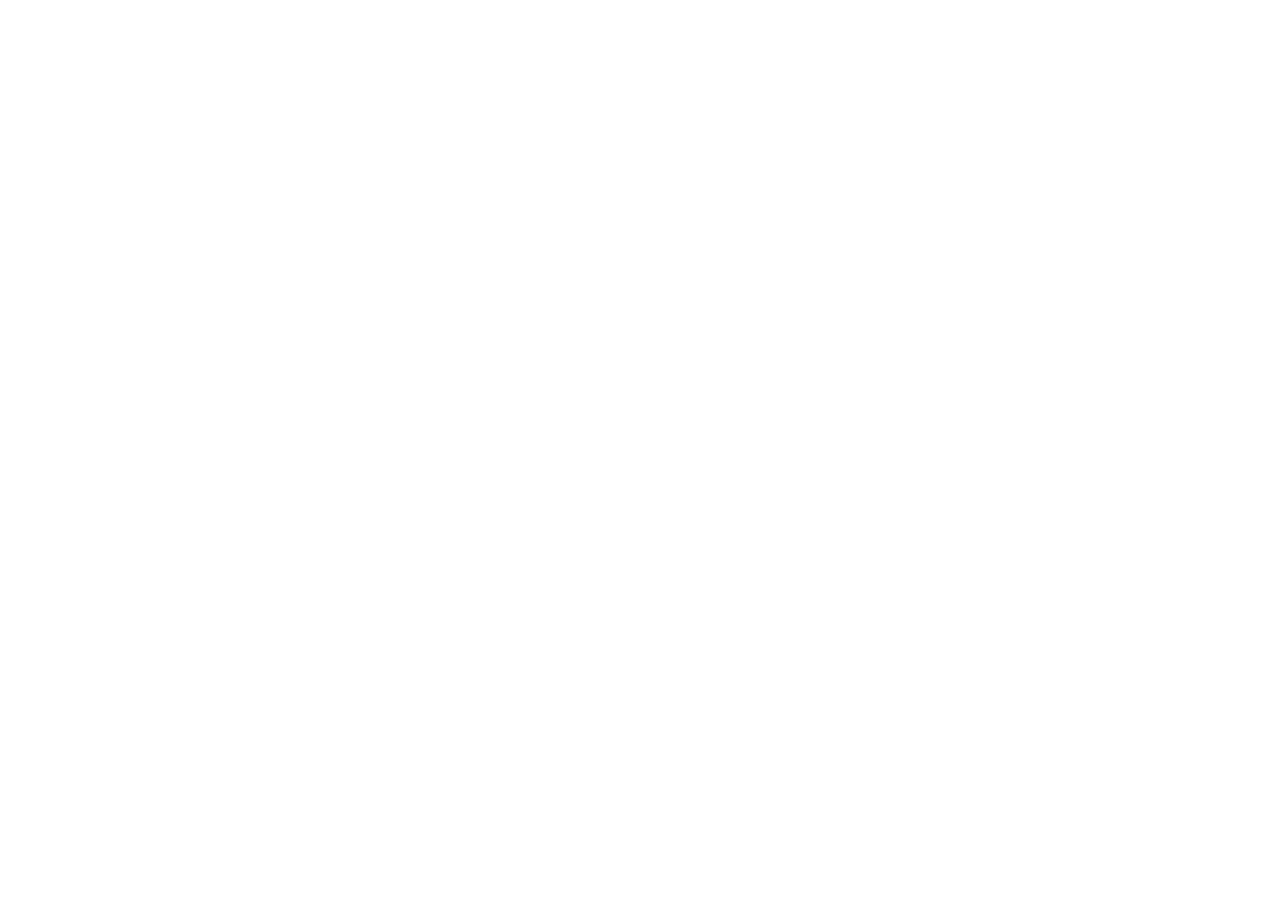
==== index.html @ 44c3617b "28/5/2024" ====
<!DOCTYPE html>
<html lang="en">
<head>
    <meta charset="UTF-8">
    <meta http-equiv="X-UA-Compatible" content="IE=edge">
    <meta name="viewport" content="width=device-width, initial-scale=1.0">
    <link rel="stylesheet" href="reset.css">
    <link rel="stylesheet" href="style.css">
    <title>Alura</title>
</head>
<body>
    
</body>
</html>
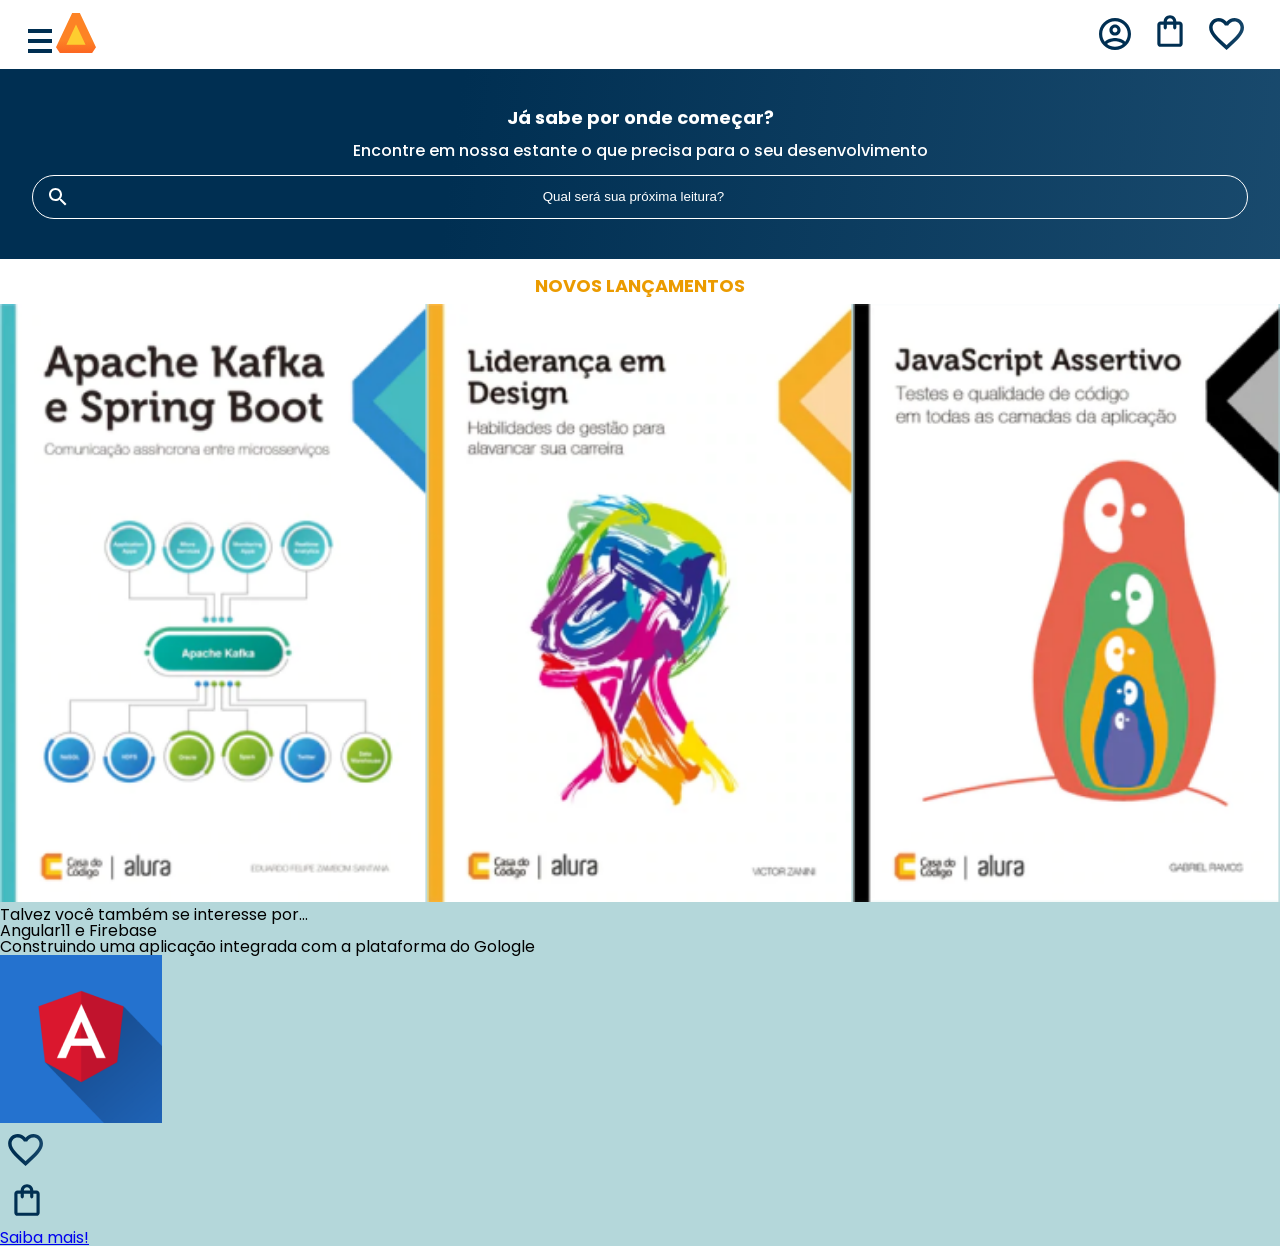
==== commit 43699b94: "Add files via upload" ====
--- a/index.html
+++ b/index.html
@@ -1,14 +1,100 @@
 <!DOCTYPE html>
 <html lang="en">
+
 <head>
-    <meta charset="UTF-8">
-    <meta http-equiv="X-UA-Compatible" content="IE=edge">
-    <meta name="viewport" content="width=device-width, initial-scale=1.0">
-    <link rel="stylesheet" href="reset.css">
-    <link rel="stylesheet" href="style.css">
-    <title>Alura</title>
+  <meta charset="UTF-8">
+  <meta http-equiv="X-UA-Compatible" content="IE=edge">
+  <meta name="viewport" content="width=device-width, initial-scale=1.0">
+  <title>Document</title>
+  <link rel="preconnect" href="https://fonts.googleapis.com">
+  <link rel="preconnect" href="https://fonts.gstatic.com" crossorigin>
+  <link
+    href="https://fonts.googleapis.com/css2?family=Poppins:ital,wght@0,100;0,200;0,300;0,400;0,500;0,600;0,700;0,800;0,900;1,100;1,200;1,300;1,400;1,500;1,600;1,700;1,800;1,900&display=swap"
+    rel="stylesheet">
+  <link rel="stylesheet" href="Assets/CSS/reset.css">
+  <link rel="stylesheet" href="Assets/CSS/style.css">
+  <link rel="stylesheet" href="Assets/CSS/header.css">
+  <link rel="stylesheet" href="https://cdn.jsdelivr.net/npm/swiper@11/swiper-bundle.min.css" />
 </head>
+
 <body>
-    
+  <header class="cabecalho">
+    <div class="container">
+      <input type="checkbox" id="menu" class="menu-checkbox">
+      <label for="menu">
+        <span class="menu-hamburguer"></span>
+      </label>
+
+      <img src="Assets/IMG/AluraBooks/Logo.svg" alt="AluraBooks" class="Logo-alurabooks">
+      <ul class="menu-lista">
+        <li class="lista-titulo">CATEGORIAS</li>
+        <li class="lista-item"><a href="#">Românce</a></li>
+        <li class="lista-item"><a href="#">Ação</a></li>
+        <li class="lista-item"><a href="#">Ficção</a></li>
+        <li class="lista-item"><a href="#">Comédia</a></li>
+        <li class="lista-item"><a href="#">Drama</a></li>
+      </ul>
+    </div>
+    <div class="container">
+      <a href="#"><img src="Assets/IMG/AluraBooks/Usuário.svg" alt="Usuário"></a>
+      <a href="#"><img src="Assets/IMG/AluraBooks/Compras.svg" alt="Compras"></a>
+      <a href="#"><img src="Assets/IMG/AluraBooks/Favoritos.svg" alt="Favoritos"></a>
+    </div>
+
+  </header>
+  <section class="banner">
+    <h2 class="banner-titulo">
+      Já sabe por onde começar?
+    </h2>
+    <p class="banner-texto">Encontre em nossa estante o que precisa
+      para o seu desenvolvimento
+
+    </p>
+    <input class="banner-pesquisa" type="search" placeholder="Qual será sua próxima leitura?">
+  </section>
+  <section class="carrossel">
+    <h2 class="carrossel-titulo">
+      Novos Lançamentos
+    </h2>
+    <div class="swiper">
+      <div class="swiper-wrapper">
+        <div class="swiper-slide"><img src="Assets/IMG/AluraBooks/ApacheKafka.png" alt=""></div>
+        <div class="swiper-slide"><img src="Assets/IMG/AluraBooks/Liderança.png" alt=""></div>
+        <div class="swiper-slide"><img src="Assets/IMG/AluraBooks/Javascript.png" alt=""></div>
+        <div class="swiper-slide"><img src="Assets/IMG/AluraBooks/Guia Front-end.png" alt=""></div>
+        <div class="swiper-slide"><img src="Assets/IMG/AluraBooks/Portugol.png" alt=""></div>
+      </div>
+    <div class="card-descricao">
+      <div class="descricao">
+        <h3 class="descricao-titulo">Talvez você também se interesse por...</h3>
+        <h2 class="descricao-titulo-livro">Angular11 e Firebase</h2>
+        <p class="descricao-texto">Construindo uma aplicação integrada com a plataforma do Gologle</p>
+
+      </div>
+      <img src="Assets/IMG/AluraBooks/Angular.png" alt="">
+    </div>
+    <div class="card-botoes">
+        <div class="botoes">
+          <div class="botoes-item"><img src="Assets/IMG/AluraBooks/Favoritos.svg" alt=""></div>
+          <div class="botoes-item"><img src="Assets/IMG/AluraBooks/Compras.svg" alt=""></div>
+        </div>
+        <a href="#" class="botao-ancora">Saiba mais!</a>
+    </div>
+
+  </section>
+  <script src="https://cdn.jsdelivr.net/npm/swiper@11/swiper-bundle.min.js"></script>
+  <script>
+    const swiper = new Swiper('.swiper', {
+  spaceVetween:10,
+  slidesPerView: 3,
+  pagination: {
+el:"swiper-pagination",
+type:"bullets",
+
+  }
+  
+});
+  </script>
 </body>
+
 </html>
--- a/Assets/CSS/style.css
+++ b/Assets/CSS/style.css
@@ -0,0 +1,12 @@
+@import url(header.css);
+@import url(banner.css);
+@import url(carrossel.css);
+:root{
+    --cor-de-fundo:rgb(180, 215, 218);
+     --branco: white;
+    --laranja: #eb9b00;
+    --azul-degrade:linear-gradient(97.56deg,#002f52 35.49%, #326589 165.37%);
+}
+body{
+    font-family: 'Poppins', sans-serif;
+}
--- a/Assets/CSS/header.css
+++ b/Assets/CSS/header.css
@@ -0,0 +1,43 @@
+body{
+    background-color: rgb(180, 215, 218);
+}
+.cabecalho{
+    display: flex;
+    justify-content: space-between;
+    background-color:white;
+    align-items: center;
+}
+.container{
+    margin: 0px 20px;
+    padding: 0.5em;
+   
+}
+
+.lista-titulo{
+    background-color: var(--branco);
+    color: var(--laranja);
+}
+.menu-hamburguer{
+    width: 24px;
+    height: 24px;
+    display: inline-block;
+    background-image: url(../IMG/AluraBooks/Menu.svg);
+    background-position: center;
+    background-repeat: no-repeat;
+}
+.menu-lista{
+    display: none;
+    position:absolute;
+    width: 60vw;
+}
+.menu-checkbox{
+    display:none;
+}
+
+.menu-checkbox:checked ~ .menu-lista{
+    display: block;
+}
+.lista-item{
+    padding: 1em;
+    background-color: white;
+}
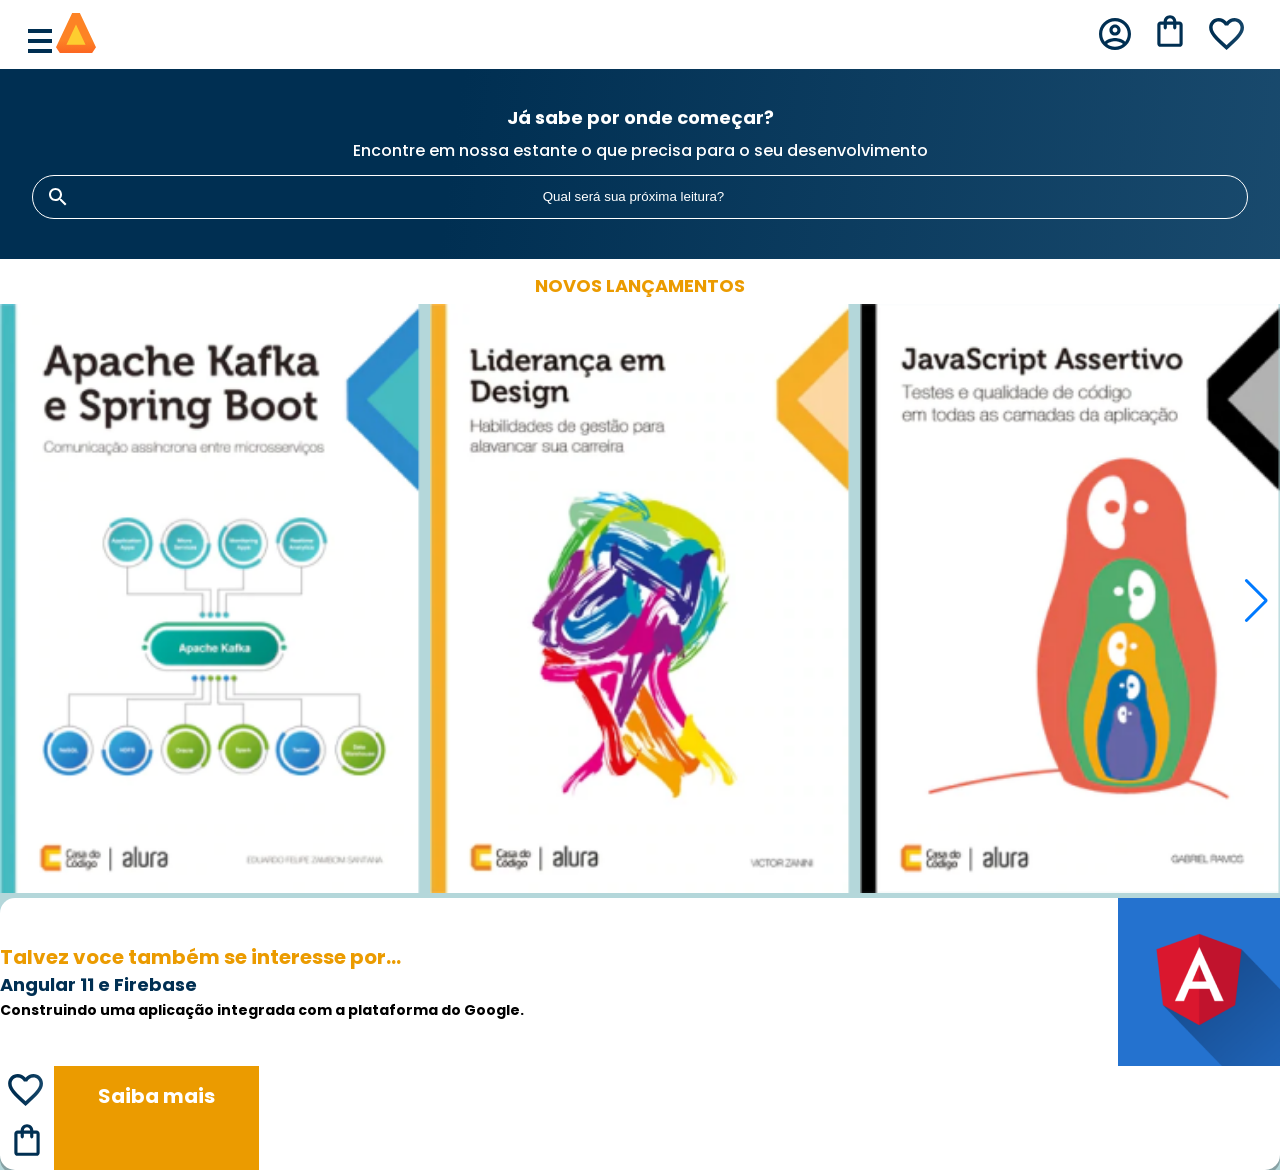
==== commit b7ada81e: "Add files via upload" ====
--- a/index.html
+++ b/index.html
@@ -64,37 +64,55 @@
         <div class="swiper-slide"><img src="Assets/IMG/AluraBooks/Guia Front-end.png" alt=""></div>
         <div class="swiper-slide"><img src="Assets/IMG/AluraBooks/Portugol.png" alt=""></div>
       </div>
-    <div class="card-descricao">
-      <div class="descricao">
-        <h3 class="descricao-titulo">Talvez você também se interesse por...</h3>
-        <h2 class="descricao-titulo-livro">Angular11 e Firebase</h2>
-        <p class="descricao-texto">Construindo uma aplicação integrada com a plataforma do Gologle</p>
+      <div class="swiper-pagination"> </div>
+      <div clss="swiper-button-prev"> </div>
+      <div class="swiper-button-next"> </div>
+    </div>
+    <div class="card">
+      <div class="card-descricao">
+        <div class="descricao">
+          <h3 class="descricao-titulo"> Talvez voce também se interesse por...</h3>
+          <h2 class="descricao-livro"> Angular 11 e Firebase</h2>
+          <p class="descricao-texto"> Construindo uma aplicação integrada com a plataforma do Google.</h1>
+        </div>
+        <img src="Assets/IMG/AluraBooks/Angular.png">
+      </div>
+      <div class="card-botoes">
+        <div class="botoes">
+          <div class="botoes-item"><img src="Assets/IMG/AluraBooks/Favoritos.svg"></div>
+          <div class="botoes-item"><img src="Assets/IMG/AluraBooks/Compras.svg"></div>
 
+        </div>
+        <a href="#" class="botao-ancora">Saiba mais</a>
       </div>
-      <img src="Assets/IMG/AluraBooks/Angular.png" alt="">
     </div>
-    <div class="card-botoes">
-        <div class="botoes">
-          <div class="botoes-item"><img src="Assets/IMG/AluraBooks/Favoritos.svg" alt=""></div>
-          <div class="botoes-item"><img src="Assets/IMG/AluraBooks/Compras.svg" alt=""></div>
-        </div>
-        <a href="#" class="botao-ancora">Saiba mais!</a>
-    </div>
+  </section>
+  <section class="topicos"> 
+    <h2 class="topicos-titulo"></h2>
+    <ul class="topicos lista">
+      <li class="topico-item"><a href="#" class="topicos-link"></a></li>
+      <li class="topico-item"><a href="#" class="topicos-link"></a></li>
+      <li class="topico-item"><a href="#" class="topicos-link"></a></li>
+      <li class="topico-item"><a href="#" class="topicos-link"></a></li>
+      <li class="topico-item"><a href="#" class="topicos-link"></a></li>
+      <li class="topico-item"><a href="#" class="topicos-link"></a></li>
+      <li class="topico-item"><a href="#" class="topicos-link"></a></li>
+      <li class="topico-item"><a href="#" class="topicos-link"></a></li>
+      <li class="topico-item"><a href="#" class="topicos-link"></a></li>
+    </ul>
+  </section>
+    <script src="https://cdn.jsdelivr.net/npm/swiper@11/swiper-bundle.min.js"></script>
+    <script>
+      const swiper = new Swiper('.swiper', {
+        spaceBetween: 10,
+        slidesPerView: 3,
+        pagination: {
+          el: "swiper-pagination",
+          type: "bullets",
 
-  </section>
-  <script src="https://cdn.jsdelivr.net/npm/swiper@11/swiper-bundle.min.js"></script>
-  <script>
-    const swiper = new Swiper('.swiper', {
-  spaceVetween:10,
-  slidesPerView: 3,
-  pagination: {
-el:"swiper-pagination",
-type:"bullets",
-
-  }
-  
-});
-  </script>
+        }
+      });
+    </script>
 </body>
 
 </html>
--- a/Assets/CSS/style.css
+++ b/Assets/CSS/style.css
@@ -6,6 +6,7 @@
      --branco: white;
     --laranja: #eb9b00;
     --azul-degrade:linear-gradient(97.56deg,#002f52 35.49%, #326589 165.37%);
+    --azul:#002F52
 }
 body{
     font-family: 'Poppins', sans-serif;
